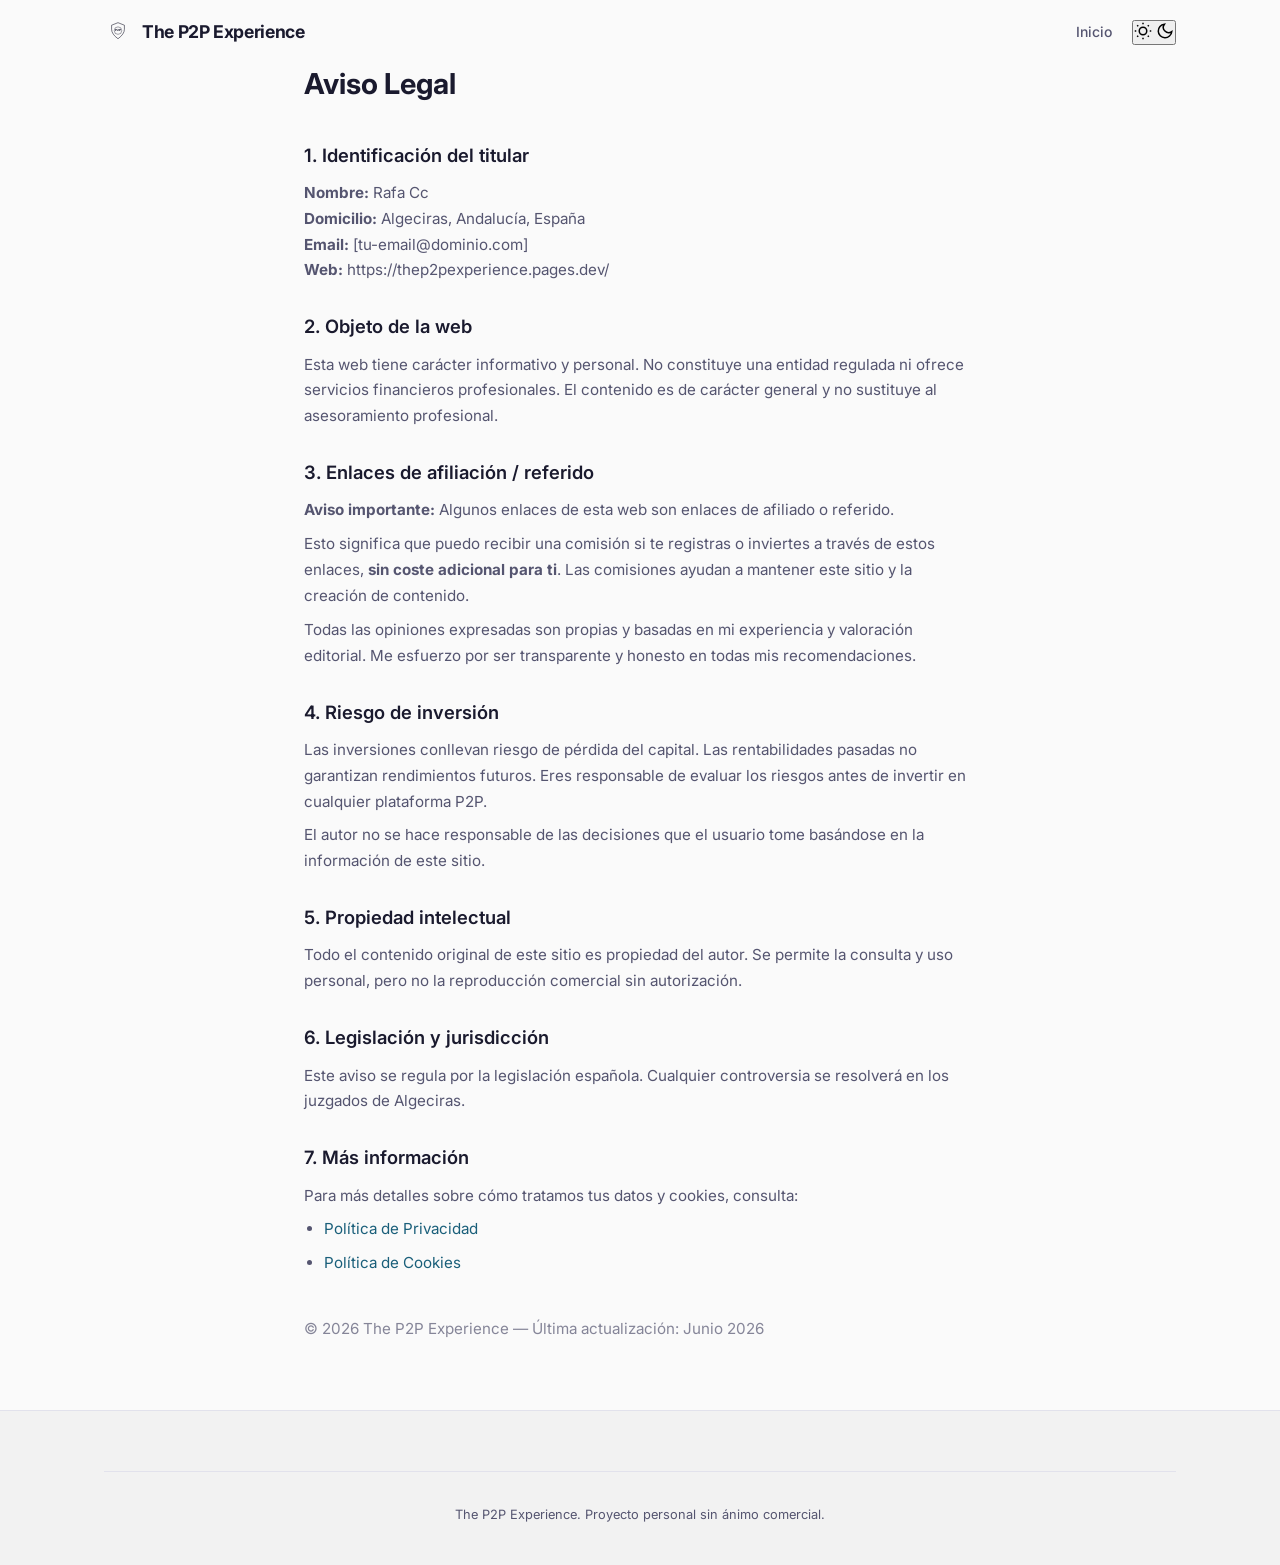
==== aviso-legal.html @ dac263c6 "v0.4.0: add legal pages (aviso legal, privacidad, cookies) with theme integration + footer links" ====
<!DOCTYPE html>
<html lang="es" data-theme="light">
<head>
<meta charset="UTF-8">
<meta name="viewport" content="width=device-width, initial-scale=1.0">
<title>Aviso Legal - The P2P Experience</title>
<meta name="description" content="Aviso Legal de The P2P Experience">
<link rel="preconnect" href="https://fonts.googleapis.com">
<link rel="preconnect" href="https://fonts.gstatic.com" crossorigin>
<link href="https://fonts.googleapis.com/css2?family=Inter:wght@400;500;600;700;800&display=swap" rel="stylesheet">
<link rel="stylesheet" href="css/style.css">
<link rel="icon" type="image/svg+xml" href="data:image/svg+xml,%3Csvg xmlns='http://www.w3.org/2000/svg' viewBox='0 0 240 240'%3E%3Cpath d='M120 40 L175 62 L175 96 Q175 138 120 178 Q65 138 65 96 L65 62 Z' fill='none' stroke='%233b82f6' stroke-width='6' stroke-linejoin='round'/%3E%3Ccircle cx='120' cy='108' r='33' fill='none' stroke='%23f59e0b' stroke-width='4'/%3E%3Ctext x='120' y='116' text-anchor='middle' font-family='system-ui,sans-serif' font-weight='800' font-size='28' fill='%23f8fafc'%3EP2P%3C/text%3E%3C/svg%3E">
<script>
(function(){var t=localStorage.getItem("theme");if(t){document.documentElement.setAttribute("data-theme",t)}else if(window.matchMedia("(prefers-color-scheme: dark)").matches){document.documentElement.setAttribute("data-theme","dark")}})();
</script>
</head>
<body>

<header class="site-header">
  <div class="container header-inner">
    <a href="/" class="site-logo">
      <svg class="logo-icon" width="28" height="28" viewBox="0 0 240 240" xmlns="http://www.w3.org/2000/svg">
        <path d="M120 40 L175 62 L175 96 Q175 138 120 178 Q65 138 65 96 L65 62 Z" fill="none" stroke="currentColor" stroke-width="5" stroke-linejoin="round"/>
        <circle cx="120" cy="108" r="32" fill="none" stroke="currentColor" stroke-width="3.5"/>
        <text x="120" y="115" text-anchor="middle" font-family="system-ui, sans-serif" font-weight="800" font-size="24" fill="currentColor">P2P</text>
      </svg>
      <span class="logo-text">The P2P Experience</span>
    </a>
    <nav class="nav-menu">
      <a href="/">Inicio</a>
      <button class="theme-toggle" id="theme-toggle" aria-label="Cambiar tema">
        <svg class="theme-icon-light" width="18" height="18" viewBox="0 0 24 24" fill="none" stroke="currentColor" stroke-width="2"><circle cx="12" cy="12" r="5"/><path d="M12 1v2M12 21v2M4.22 4.22l1.42 1.42M18.36 18.36l1.42 1.42M1 12h2M21 12h2M4.22 19.78l1.42-1.42M18.36 5.64l1.42-1.42"/></svg>
        <svg class="theme-icon-dark" width="18" height="18" viewBox="0 0 24 24" fill="none" stroke="currentColor" stroke-width="2"><path d="M21 12.79A9 9 0 1 1 11.21 3 7 7 0 0 0 21 12.79z"/></svg>
      </button>
    </nav>
  </div>
</header>

<main>
  <section class="section">
    <div class="container legal-content">
      <h1>Aviso Legal</h1>

      <h2>1. Identificaci&oacute;n del titular</h2>
      <p>
        <strong>Nombre:</strong> Rafa Cc<br>
        <strong>Domicilio:</strong> Algeciras, Andaluc&iacute;a, Espa&ntilde;a<br>
        <strong>Email:</strong> [tu-email@dominio.com]<br>
        <strong>Web:</strong> https://thep2pexperience.pages.dev/
      </p>

      <h2>2. Objeto de la web</h2>
      <p>
        Esta web tiene car&aacute;cter informativo y personal. No constituye una entidad
        regulada ni ofrece servicios financieros profesionales. El contenido es
        de car&aacute;cter general y no sustituye al asesoramiento profesional.
      </p>

      <h2>3. Enlaces de afiliaci&oacute;n / referido</h2>
      <p>
        <strong>Aviso importante:</strong> Algunos enlaces de esta web son enlaces de
        afiliado o referido.
      </p>
      <p>
        Esto significa que puedo recibir una comisi&oacute;n si te registras o inviertes
        a trav&eacute;s de estos enlaces, <strong>sin coste adicional para ti</strong>.
        Las comisiones ayudan a mantener este sitio y la creaci&oacute;n de contenido.
      </p>
      <p>
        Todas las opiniones expresadas son propias y basadas en mi experiencia y
        valoraci&oacute;n editorial. Me esfuerzo por ser transparente y honesto en
        todas mis recomendaciones.
      </p>

      <h2>4. Riesgo de inversi&oacute;n</h2>
      <p>
        Las inversiones conllevan riesgo de p&eacute;rdida del capital. Las rentabilidades
        pasadas no garantizan rendimientos futuros. Eres responsable de evaluar
        los riesgos antes de invertir en cualquier plataforma P2P.
      </p>
      <p>
        El autor no se hace responsable de las decisiones que el usuario tome
        bas&aacute;ndose en la informaci&oacute;n de este sitio.
      </p>

      <h2>5. Propiedad intelectual</h2>
      <p>
        Todo el contenido original de este sitio es propiedad del autor. Se permite
        la consulta y uso personal, pero no la reproducci&oacute;n comercial sin autorizaci&oacute;n.
      </p>

      <h2>6. Legislaci&oacute;n y jurisdicci&oacute;n</h2>
      <p>
        Este aviso se regula por la legislaci&oacute;n espa&ntilde;ola. Cualquier controversia se
        resolver&aacute; en los juzgados de Algeciras.
      </p>

      <h2>7. M&aacute;s informaci&oacute;n</h2>
      <p>
        Para m&aacute;s detalles sobre c&oacute;mo tratamos tus datos y cookies, consulta:
      </p>
      <ul>
        <li><a href="/politica-privacidad.html">Pol&iacute;tica de Privacidad</a></li>
        <li><a href="/politica-cookies.html">Pol&iacute;tica de Cookies</a></li>
      </ul>

      <p class="legal-update">
        &copy; 2026 The P2P Experience &mdash; &Uacute;ltima actualizaci&oacute;n: Junio 2026
      </p>
    </div>
  </section>
</main>

<footer class="site-footer">
  <div class="container">
    <div class="footer-bottom">
      The P2P Experience. Proyecto personal sin &aacute;nimo comercial.
    </div>
  </div>
</footer>

<script>
(function(){var b=document.getElementById("theme-toggle");if(b){b.addEventListener("click",function(){var d=document.documentElement;var t=d.getAttribute("data-theme")==="dark"?"light":"dark";d.setAttribute("data-theme",t);localStorage.setItem("theme",t)})}})();
</script>

</body>
</html>
---- css/style.css ----
/* ─── Reset & base ───────────────────────────────────────────── */
*,
*::before,
*::after {
  box-sizing: border-box;
  margin: 0;
  padding: 0;
}

:root {
  --font-sans: "Inter", system-ui, -apple-system, sans-serif;
  --font-mono: "JetBrains Mono", "Fira Code", monospace;

  /* Light theme */
  --color-bg: #fafafa;
  --color-bg-alt: #f2f2f2;
  --color-bg-card: #ffffff;
  --color-text: #1a1a2e;
  --color-text-secondary: #555570;
  --color-border: #e2e2ec;
  --color-accent: #1a5f7a;
  --color-accent-hover: #134b61;
  --color-positive: #15803d;
  --color-negative: #b91c1c;
  --color-hero-bg: #f0f4f6;
  --color-code-bg: #f4f4f6;
  --shadow-sm: 0 1px 3px rgba(0, 0, 0, 0.06);
  --shadow-md: 0 4px 12px rgba(0, 0, 0, 0.07);
  --shadow-lg: 0 8px 30px rgba(0, 0, 0, 0.08);
  --radius-sm: 6px;
  --radius-md: 10px;
  --radius-lg: 16px;
  --header-height: 64px;
}

[data-theme="dark"] {
  --color-bg: #12121a;
  --color-bg-alt: #1a1a26;
  --color-bg-card: #1e1e2e;
  --color-text: #e4e4ed;
  --color-text-secondary: #9292aa;
  --color-border: #2a2a3e;
  --color-accent: #3b8eb0;
  --color-accent-hover: #4da6cc;
  --color-positive: #4ade80;
  --color-negative: #f87171;
  --color-hero-bg: #161622;
  --color-code-bg: #1e1e2e;
  --shadow-sm: 0 1px 3px rgba(0, 0, 0, 0.3);
  --shadow-md: 0 4px 12px rgba(0, 0, 0, 0.4);
  --shadow-lg: 0 8px 30px rgba(0, 0, 0, 0.5);
}

html {
  scroll-behavior: smooth;
  -webkit-text-size-adjust: 100%;
}

body {
  font-family: var(--font-sans);
  font-size: 16px;
  line-height: 1.65;
  color: var(--color-text);
  background: var(--color-bg);
  -webkit-font-smoothing: antialiased;
  -moz-osx-font-smoothing: grayscale;
}

img {
  max-width: 100%;
  height: auto;
}

a {
  color: var(--color-accent);
  text-decoration: none;
  transition: color 0.2s;
}
a:hover {
  color: var(--color-accent-hover);
}

::selection {
  background: var(--color-accent);
  color: #fff;
}

/* ─── Utilities ──────────────────────────────────────────────── */
.container {
  width: 100%;
  max-width: 1120px;
  margin: 0 auto;
  padding: 0 24px;
}

.section {
  padding: 60px 0;
}

.section-alt {
  background: var(--color-bg-alt);
}

.section-title {
  font-size: 2rem;
  font-weight: 700;
  letter-spacing: -0.02em;
  margin-bottom: 12px;
  line-height: 1.2;
}

.section-subtitle {
  font-size: 1.1rem;
  color: var(--color-text-secondary);
  max-width: 680px;
  margin-bottom: 48px;
  line-height: 1.6;
}

.section-subtitle--small {
  font-size: 0.9rem;
  margin-top: -40px;
}

.text-center {
  text-align: center;
}
.text-center .section-subtitle {
  margin-left: auto;
  margin-right: auto;
}

/* ─── Header ─────────────────────────────────────────────────── */
.site-header {
  position: fixed;
  top: 0;
  left: 0;
  right: 0;
  z-index: 100;
  height: var(--header-height);
  background: var(--color-bg);
  border-bottom: 1px solid transparent;
  transition: background 0.3s, border-color 0.3s, box-shadow 0.3s;
}

.site-header.scrolled {
  background: var(--color-bg);
  border-bottom-color: var(--color-border);
  box-shadow: var(--shadow-sm);
}

.header-inner {
  display: flex;
  align-items: center;
  height: var(--header-height);
  gap: 24px;
}

.site-logo {
  display: flex;
  align-items: center;
  gap: 10px;
  color: var(--color-text);
  white-space: nowrap;
  text-decoration: none;
}
.site-logo:hover {
  color: var(--color-accent);
}

.logo-icon {
  flex-shrink: 0;
}

.logo-text {
  font-size: 1.1rem;
  font-weight: 700;
  letter-spacing: -0.02em;
}

.nav-menu {
  display: flex;
  align-items: center;
  gap: 8px;
  flex: 1;
  justify-content: flex-end;
}

.nav-menu a {
  font-size: 0.875rem;
  font-weight: 500;
  color: var(--color-text-secondary);
  padding: 6px 12px;
  border-radius: var(--radius-sm);
  transition: color 0.2s, background 0.2s;
  white-space: nowrap;
}
.nav-menu a:hover {
  color: var(--color-text);
  background: var(--color-bg-alt);
}

.lang-switcher {
  display: flex;
  gap: 2px;
  margin-left: 8px;
  padding-left: 16px;
  border-left: 1px solid var(--color-border);
}

.lang-btn {
  font-size: 0.75rem;
  font-weight: 600;
  padding: 4px 8px;
  border-radius: var(--radius-sm);
  border: none;
  background: transparent;
  color: var(--color-text-secondary);
  cursor: pointer;
  transition: all 0.2s;
  font-family: var(--font-sans);
  text-transform: uppercase;
  letter-spacing: 0.04em;
}
.lang-btn.active {
  background: var(--color-accent);
  color: #fff;
}
.lang-btn:hover:not(.active) {
  color: var(--color-text);
}

.theme-toggle-wrapper {
  display: flex;
  align-items: center;
  margin-left: 4px;
}

.theme-switch {
  position: relative;
  width: 40px;
  height: 22px;
  flex-shrink: 0;
}
.theme-switch input {
  opacity: 0;
  width: 0;
  height: 0;
}
.theme-slider {
  position: absolute;
  inset: 0;
  background: var(--color-border);
  border-radius: 11px;
  cursor: pointer;
  transition: background 0.3s;
}
.theme-slider::before {
  content: "";
  position: absolute;
  top: 3px;
  left: 3px;
  width: 16px;
  height: 16px;
  background: var(--color-bg-card);
  border-radius: 50%;
  transition: transform 0.3s;
}
.theme-switch input:checked + .theme-slider {
  background: var(--color-accent);
}
.theme-switch input:checked + .theme-slider::before {
  transform: translateX(18px);
}
.theme-label {
  font-size: 0.75rem;
  color: var(--color-text-secondary);
  margin-left: 6px;
  white-space: nowrap;
  min-width: 70px;
}

/* Hamburger */
.hamburger {
  display: none;
  flex-direction: column;
  gap: 5px;
  background: none;
  border: none;
  cursor: pointer;
  padding: 4px;
  margin-left: auto;
}
.hamburger span {
  display: block;
  width: 22px;
  height: 2px;
  background: var(--color-text);
  border-radius: 2px;
  transition: transform 0.3s, opacity 0.3s;
}
.hamburger[aria-expanded="true"] span:nth-child(1) {
  transform: translateY(7px) rotate(45deg);
}
.hamburger[aria-expanded="true"] span:nth-child(2) {
  opacity: 0;
}
.hamburger[aria-expanded="true"] span:nth-child(3) {
  transform: translateY(-7px) rotate(-45deg);
}

/* ─── Hero ────────────────────────────────────────────────────── */
.hero {
  min-height: 85vh;
  display: flex;
  align-items: center;
  padding: 120px 0 80px;
  background: var(--color-hero-bg);
  position: relative;
  overflow: hidden;
}

.hero-content {
  max-width: 720px;
  position: relative;
  z-index: 1;
}

.hero-title-row {
  display: flex;
  align-items: center;
  gap: 16px;
  margin-bottom: 16px;
}

.hero-logo {
  flex-shrink: 0;
  color: var(--color-accent);
}

.hero-title {
  font-size: 3.2rem;
  font-weight: 800;
  letter-spacing: -0.03em;
  line-height: 1.1;
}

.hero-subtitle {
  font-size: 1.25rem;
  color: var(--color-text-secondary);
  line-height: 1.6;
  margin-bottom: 20px;
  max-width: 600px;
}

.hero-intro {
  font-size: 1rem;
  color: var(--color-text-secondary);
  line-height: 1.7;
  margin-bottom: 36px;
  max-width: 560px;
}

.hero-actions {
  display: flex;
  gap: 12px;
  flex-wrap: wrap;
}

.btn {
  display: inline-flex;
  align-items: center;
  gap: 8px;
  padding: 12px 28px;
  font-size: 0.925rem;
  font-weight: 600;
  font-family: var(--font-sans);
  border-radius: var(--radius-sm);
  border: none;
  cursor: pointer;
  transition: all 0.2s;
  text-decoration: none;
  line-height: 1;
}

.btn-primary {
  background: var(--color-accent);
  color: #fff;
}
.btn-primary:hover {
  background: var(--color-accent-hover);
  color: #fff;
}

.btn-outline {
  background: transparent;
  color: var(--color-text);
  border: 1.5px solid var(--color-border);
}
.btn-outline:hover {
  border-color: var(--color-accent);
  color: var(--color-accent);
}

.table-btn-row .btn {
  font-size: 0.8rem;
  padding: 6px 14px;
}

.table-btn-row {
  display: flex;
  justify-content: center;
  gap: 8px;
  margin-top: 4px;
  margin-bottom: 32px;
}
.about-grid {
  display: grid;
  grid-template-columns: 1fr 1fr;
  gap: 40px;
}

.about-block {
  margin-bottom: 0;
}

.about-block h3 {
  font-size: 1.125rem;
  font-weight: 600;
  margin-bottom: 12px;
}

.about-block p {
  font-size: 0.95rem;
  color: var(--color-text-secondary);
  line-height: 1.7;
}

.about-block ul {
  list-style: none;
  padding: 0;
}

.about-block ul li {
  position: relative;
  padding-left: 20px;
  margin-bottom: 8px;
  font-size: 0.925rem;
  color: var(--color-text-secondary);
  line-height: 1.6;
}

.about-block ul li::before {
  content: "·";
  position: absolute;
  left: 4px;
  color: var(--color-accent);
  font-weight: 700;
}

/* ─── Timeline ────────────────────────────────────────────────── */
.timeline {
  position: relative;
  padding-left: 32px;
  max-width: 640px;
}

.timeline::before {
  content: "";
  position: absolute;
  left: 8px;
  top: 0;
  bottom: 0;
  width: 2px;
  background: var(--color-border);
}

.timeline-item {
  position: relative;
  padding-bottom: 36px;
}

.timeline-item:last-child {
  padding-bottom: 0;
}

.timeline-item::before {
  content: "";
  position: absolute;
  left: -24px;
  top: 6px;
  width: 10px;
  height: 10px;
  border-radius: 50%;
  background: var(--color-accent);
  border: 2px solid var(--color-bg);
}

.timeline-year {
  font-size: 0.8rem;
  font-weight: 700;
  text-transform: uppercase;
  letter-spacing: 0.08em;
  color: var(--color-accent);
  margin-bottom: 4px;
}

.timeline-text {
  font-size: 0.95rem;
  color: var(--color-text-secondary);
  line-height: 1.6;
}

/* ─── Regulation ──────────────────────────────────────────────── */
.regulation-intro {
  font-size: 0.95rem;
  color: var(--color-text-secondary);
  font-style: italic;
  margin-bottom: 32px;
  padding: 16px 20px;
  background: var(--color-bg-alt);
  border-radius: var(--radius-sm);
  border-left: 3px solid var(--color-accent);
}

.regulation-grid {
  display: grid;
  grid-template-columns: 1fr 1fr;
  gap: 32px;
  margin-bottom: 48px;
}

.regulation-block {
  background: var(--color-bg-card);
  padding: 28px;
  border-radius: var(--radius-md);
  border: 1px solid var(--color-border);
}

.regulation-block h3 {
  font-size: 1.05rem;
  font-weight: 600;
  margin-bottom: 10px;
}

.regulation-block p {
  font-size: 0.925rem;
  color: var(--color-text-secondary);
  line-height: 1.65;
}

.risk-list {
  display: grid;
  grid-template-columns: 1fr 1fr;
  gap: 20px;
  margin-bottom: 40px;
}

.risk-item {
  background: var(--color-bg-card);
  padding: 24px;
  border-radius: var(--radius-md);
  border: 1px solid var(--color-border);
}

.risk-item h4 {
  font-size: 0.95rem;
  font-weight: 600;
  margin-bottom: 6px;
}

.risk-item p {
  font-size: 0.875rem;
  color: var(--color-text-secondary);
  line-height: 1.6;
}

.disclaimer-box {
  padding: 20px 24px;
  background: var(--color-bg-alt);
  border-radius: var(--radius-md);
  border: 1px solid var(--color-border);
  font-size: 0.875rem;
  color: var(--color-text-secondary);
  line-height: 1.6;
}

/* ─── Platforms ───────────────────────────────────────────────── */
.platform-intro {
  font-size: 0.95rem;
  color: var(--color-text-secondary);
  line-height: 1.7;
  margin-bottom: 32px;
}

.platform-tabs {
  margin-bottom: 32px;
}

.tab-btn {
  padding: 8px 20px;
  font-size: 0.875rem;
  font-weight: 500;
  font-family: var(--font-sans);
  border: 1px solid var(--color-border);
  background: transparent;
  color: var(--color-text-secondary);
  border-radius: var(--radius-sm);
  cursor: pointer;
  transition: all 0.2s;
  margin-right: 6px;
  margin-bottom: 6px;
}

.tab-btn.active {
  background: var(--color-accent);
  border-color: var(--color-accent);
  color: #fff;
}

.tab-btn:hover:not(.active) {
  border-color: var(--color-accent);
  color: var(--color-text);
}

.platforms-grid {
  display: flex;
  flex-direction: column;
  gap: 16px;
}

/* Platform card - horizontal accordion style */
.platform-card {
  background: var(--color-bg-card);
  border: 1px solid var(--color-border);
  border-radius: var(--radius-md);
  overflow: hidden;
  transition: box-shadow 0.3s;
}

.platform-card:hover {
  box-shadow: var(--shadow-md);
}

.platform-header {
  display: flex;
  align-items: center;
  gap: 16px;
  padding: 20px 24px;
  cursor: pointer;
  user-select: none;
  transition: background 0.2s;
}

.platform-header:hover {
  background: var(--color-bg-alt);
}

.platform-name {
  font-size: 1.125rem;
  font-weight: 600;
  flex: 1;
}

.platform-badge {
  font-size: 0.65rem;
  font-weight: 700;
  padding: 2px 10px;
  border-radius: 99px;
  text-transform: uppercase;
  letter-spacing: 0.04em;
  line-height: 1.4;
}

.badge-regulated {
  background: var(--color-accent);
  color: #fff;
}
[data-theme="dark"] .badge-regulated {
  background: var(--color-accent);
  color: #fff;
}

.badge-unregulated {
  background: var(--color-bg-alt);
  color: var(--color-text-secondary);
  border: 1px solid var(--color-text-secondary);
}
[data-theme="dark"] .badge-unregulated {
  background: var(--color-bg-alt);
  color: var(--color-text-secondary);
  border-color: var(--color-text-secondary);
}

.platform-logo {
  width: 28px;
  height: 28px;
  border-radius: 6px;
  flex-shrink: 0;
  object-fit: contain;
  background: var(--color-bg-card);
  border: 1px solid var(--color-border);
}

.platform-toggle {
  font-size: 0.875rem;
  color: var(--color-accent);
  font-weight: 500;
  white-space: nowrap;
  background: none;
  border: none;
  cursor: pointer;
  font-family: var(--font-sans);
}

.header-referral-link {
  font-size: 0.8rem;
  font-weight: 600;
  color: var(--color-accent);
  white-space: nowrap;
  text-decoration: none;
  padding: 4px 10px;
  border: 1.5px solid var(--color-accent);
  border-radius: var(--radius-sm);
  transition: background 0.2s, color 0.2s;
}
.header-referral-link:hover {
  background: var(--color-accent);
  color: #fff;
}

.ref-asterisk-wrap {
  vertical-align: super;
  font-size: 0.75em;
  margin-left: -3px;
}
.ref-asterisk {
  color: var(--color-accent);
  text-decoration: none;
  font-weight: bold;
}
.ref-asterisk:hover {
  text-decoration: underline;
}

[data-referral-benefit] {
  font-size: 0.95rem;
  line-height: 1.6;
  color: var(--color-text);
  font-weight: 500;
  margin-bottom: 12px;
  padding: 10px 14px;
  background: var(--color-bg-card);
  border-radius: var(--radius-sm);
  border-left: 3px solid var(--color-accent);
}

.regulation-note {
  margin: 16px 0 24px;
  padding: 14px 18px;
  background: var(--color-bg-alt);
  border-radius: var(--radius-sm);
  font-size: 0.85rem;
  line-height: 1.6;
  color: var(--color-text-secondary);
}
.regulation-note p {
  margin-bottom: 6px;
}
.regulation-link {
  font-size: 0.8rem;
  font-weight: 500;
  color: var(--color-accent);
  text-decoration: underline;
  text-underline-offset: 2px;
}

.referral-actions {
  display: flex;
  gap: 10px;
  flex-wrap: wrap;
  align-items: center;
}

.btn-referral {
  display: inline-flex;
  align-items: center;
  gap: 6px;
  padding: 8px 18px;
  font-size: 0.85rem;
  font-weight: 600;
  font-family: var(--font-sans);
  background: var(--color-accent);
  color: #fff;
  border: none;
  border-radius: var(--radius-sm);
  cursor: pointer;
  transition: background 0.2s;
  text-decoration: none;
  white-space: nowrap;
}
.btn-referral:hover {
  background: var(--color-accent-hover);
  color: #fff;
}

.btn-referral-terms {
  font-size: 0.75rem;
  color: var(--color-text-secondary);
  text-decoration: underline;
  text-underline-offset: 2px;
  white-space: nowrap;
}
.btn-referral-terms:hover {
  color: var(--color-accent);
}

.platform-content {
  max-height: 0;
  overflow: hidden;
  transition: max-height 0.4s ease;
}

.platform-body {
  padding: 0 24px 24px;
  border-top: 1px solid var(--color-border);
}

.platform-section {
  padding-top: 20px;
}

.platform-section h4 {
  font-size: 0.85rem;
  font-weight: 700;
  text-transform: uppercase;
  letter-spacing: 0.06em;
  color: var(--color-text-secondary);
  margin-bottom: 8px;
}

.platform-section p {
  font-size: 0.925rem;
  color: var(--color-text-secondary);
  line-height: 1.7;
}

.platform-section ul {
  list-style: none;
  padding: 0;
}

.platform-section ul li {
  position: relative;
  padding-left: 18px;
  margin-bottom: 6px;
  font-size: 0.9rem;
  color: var(--color-text-secondary);
  line-height: 1.6;
}

.platform-section ul li::before {
  content: "—";
  position: absolute;
  left: 0;
  color: var(--color-accent);
}

.experience-box {
  margin-top: 16px;
  padding: 16px 20px;
  background: var(--color-bg-alt);
  border-radius: var(--radius-sm);
  border-left: 3px solid var(--color-accent);
}

.experience-box h4 {
  font-size: 0.8rem;
  font-weight: 700;
  text-transform: uppercase;
  letter-spacing: 0.06em;
  color: var(--color-accent);
  margin-bottom: 8px;
}

.experience-box p {
  font-size: 0.9rem;
  color: var(--color-text-secondary);
  line-height: 1.7;
  font-style: italic;
}

.platform-links {
  margin-top: 16px;
  display: flex;
  gap: 12px;
  flex-wrap: wrap;
}

.platform-links a {
  font-size: 0.875rem;
  font-weight: 500;
}

.referral-note {
  margin-top: 40px;
  padding: 16px 20px;
  font-size: 0.8rem;
  color: var(--color-text-secondary);
  background: var(--color-bg-alt);
  border-radius: var(--radius-sm);
  line-height: 1.6;
}

.ref-mark {
  font-size: 0.7rem;
  color: var(--color-accent);
  text-decoration: none;
  vertical-align: super;
  line-height: 0;
}

/* ─── Revolut logos ──────────────────────────────────────────── */
.revolut-logos {
  display: flex;
  gap: 24px;
  margin-bottom: 20px;
  align-items: center;
}

.revolut-logo-item {
  display: flex;
  align-items: center;
  gap: 8px;
  font-size: 1rem;
  font-weight: 600;
}

.revolut-logo-item img {
  border-radius: 6px;
}

.revolut-logo-item--metal {
  color: var(--color-accent);
}

/* ─── Revolut ─────────────────────────────────────────────────── */
.revolut-reasons {
  display: grid;
  grid-template-columns: 1fr 1fr;
  gap: 20px;
  margin-bottom: 28px;
}

.revolut-reason {
  background: var(--color-bg-card);
  padding: 20px 24px;
  border-radius: var(--radius-md);
  border: 1px solid var(--color-border);
}

.revolut-reason strong {
  font-weight: 700;
  color: var(--color-accent);
  margin-right: 4px;
}

.revolut-reason p {
  font-size: 0.95rem;
  color: var(--color-text-secondary);
  line-height: 1.6;
}

.revolut-note {
  font-size: 0.85rem;
  color: var(--color-text-secondary);
  font-style: italic;
  margin-bottom: 20px;
  padding: 12px 16px;
  background: var(--color-bg-alt);
  border-radius: var(--radius-sm);
}

/* ─── Kraken ──────────────────────────────────────────────────── */
.kraken-logos {
  display: flex;
  gap: 24px;
  margin-bottom: 20px;
  align-items: center;
}

.kraken-logo-item {
  display: flex;
  align-items: center;
  gap: 8px;
  font-size: 1rem;
  font-weight: 600;
}

.kraken-logo-item img {
  border-radius: 6px;
}

.kraken-reasons {
  display: grid;
  grid-template-columns: 1fr 1fr;
  gap: 20px;
  margin-bottom: 28px;
}

.kraken-reason {
  background: var(--color-bg-card);
  padding: 20px 24px;
  border-radius: var(--radius-md);
  border: 1px solid var(--color-border);
}

.kraken-reason h4 {
  font-size: 0.95rem;
  font-weight: 600;
  margin-bottom: 6px;
}

.kraken-reason p {
  font-size: 0.875rem;
  color: var(--color-text-secondary);
  line-height: 1.6;
}

.kraken-note {
  font-size: 0.85rem;
  color: var(--color-text-secondary);
  font-style: italic;
  margin-bottom: 20px;
  padding: 12px 16px;
  background: var(--color-bg-alt);
  border-radius: var(--radius-sm);
}

/* ─── Performance ─────────────────────────────────────────────── */
.perf-loading {
  text-align: center;
  padding: 60px 20px;
  color: var(--color-text-secondary);
}

.perf-error {
  display: none;
  text-align: center;
  padding: 40px 20px;
  color: var(--color-negative);
  background: var(--color-bg-alt);
  border-radius: var(--radius-md);
}

.chart-wrapper {
  position: relative;
  width: 100%;
  height: 420px;
  margin-bottom: 12px;
}

.chart-wrapper canvas {
  width: 100% !important;
  height: 100% !important;
}

.chart-controls {
  display: flex;
  justify-content: flex-end;
  margin-bottom: 32px;
}

.select-range {
  font-family: var(--font-sans);
  font-size: 0.85rem;
  padding: 6px 12px;
  border: 1.5px solid var(--color-border);
  border-radius: var(--radius-sm);
  background: var(--color-bg-card);
  color: var(--color-text);
  cursor: pointer;
}

/* KPI cards */
.kpi-grid {
  display: grid;
  grid-template-columns: repeat(auto-fill, minmax(220px, 1fr));
  gap: 16px;
  margin-bottom: 40px;
}

.kpi-card {
  background: var(--color-bg-card);
  padding: 20px;
  border-radius: var(--radius-md);
  border: 1px solid var(--color-border);
}

.kpi-title {
  font-size: 0.8rem;
  font-weight: 700;
  text-transform: uppercase;
  letter-spacing: 0.06em;
  color: var(--color-text-secondary);
  margin-bottom: 4px;
}

.kpi-label {
  font-size: 0.75rem;
  font-weight: 400;
  color: var(--color-text-secondary);
  margin-left: 6px;
}

.kpi-value {
  font-size: 1.8rem;
  font-weight: 700;
  letter-spacing: -0.02em;
  line-height: 1;
  margin-bottom: 10px;
}

.kpi-value.positive {
  color: var(--color-positive);
}

.kpi-value.negative {
  color: var(--color-negative);
}

.kpi-meta {
  font-size: 0.75rem;
  color: var(--color-text-secondary);
  line-height: 1.6;
}

.kpi-meta strong {
  color: var(--color-text);
}

.kpi-sep {
  margin: 0 4px;
  opacity: 0.4;
}

/* Data table */
.table-wrapper {
  overflow-x: auto;
  margin-bottom: 32px;
}

.data-table {
  width: 100%;
  border-collapse: collapse;
  font-size: 0.85rem;
}

.data-table th {
  text-align: left;
  padding: 10px 12px;
  font-weight: 600;
  font-size: 0.8rem;
  text-transform: uppercase;
  letter-spacing: 0.04em;
  color: var(--color-text-secondary);
  border-bottom: 2px solid var(--color-border);
  white-space: nowrap;
}

.data-table td {
  padding: 8px 12px;
  border-bottom: 1px solid var(--color-border);
  color: var(--color-text-secondary);
  white-space: nowrap;
}

.data-table td.positive {
  color: var(--color-positive);
  font-weight: 500;
}

.data-table td.negative {
  color: var(--color-negative);
  font-weight: 500;
}

.data-table tr:hover td {
  background: var(--color-bg-alt);
}

/* Methodology */
.methodology-box {
  padding: 20px 24px;
  background: var(--color-bg-alt);
  border-radius: var(--radius-md);
  border: 1px solid var(--color-border);
}

.methodology-box h4 {
  font-size: 0.9rem;
  font-weight: 600;
  margin-bottom: 8px;
}

.methodology-box p {
  font-size: 0.85rem;
  color: var(--color-text-secondary);
  line-height: 1.65;
}

/* ─── FAQ ─────────────────────────────────────────────────────── */
.faq-list {
  max-width: 720px;
  margin: 0 auto;
}

.faq-item {
  border-bottom: 1px solid var(--color-border);
}

.faq-question {
  display: flex;
  align-items: center;
  justify-content: space-between;
  width: 100%;
  padding: 20px 0;
  font-size: 1rem;
  font-weight: 600;
  font-family: var(--font-sans);
  background: none;
  border: none;
  color: var(--color-text);
  cursor: pointer;
  text-align: left;
  transition: color 0.2s;
}

.faq-question:hover {
  color: var(--color-accent);
}

.faq-icon {
  font-size: 1.2rem;
  transition: transform 0.3s;
  color: var(--color-text-secondary);
  flex-shrink: 0;
  margin-left: 16px;
}

.faq-item.open .faq-icon {
  transform: rotate(45deg);
}

.faq-answer {
  max-height: 0;
  overflow: hidden;
  transition: max-height 0.3s ease;
}

.faq-answer > div {
  padding-bottom: 20px;
  font-size: 0.925rem;
  color: var(--color-text-secondary);
  line-height: 1.7;
}

/* ─── Footer ──────────────────────────────────────────────────── */
.site-footer {
  background: var(--color-bg-alt);
  padding: 60px 0 40px;
  border-top: 1px solid var(--color-border);
}

.footer-grid {
  display: grid;
  grid-template-columns: 1fr 1fr;
  gap: 40px;
  margin-bottom: 40px;
}

.footer-block p {
  font-size: 0.85rem;
  color: var(--color-text-secondary);
  line-height: 1.6;
  margin-bottom: 8px;
}

.footer-bottom {
  text-align: center;
  padding-top: 32px;
  border-top: 1px solid var(--color-border);
  font-size: 0.8rem;
  color: var(--color-text-secondary);
}

.footer-tm {
  text-align: center;
  font-size: 0.7rem;
  color: var(--color-text-secondary);
  opacity: 0.6;
  margin-top: 12px;
  max-width: 600px;
  margin-left: auto;
  margin-right: auto;
  line-height: 1.5;
}

/* ─── Legal pages ──────────────────────────────────────────────── */
.legal-content {
  max-width: 720px;
  margin: 0 auto;
}
.legal-content h1 {
  font-size: 1.8rem;
  font-weight: 700;
  margin-bottom: 32px;
  color: var(--color-text);
}
.legal-content h2 {
  font-size: 1.15rem;
  font-weight: 600;
  margin-top: 28px;
  margin-bottom: 10px;
  color: var(--color-text);
}
.legal-content p,
.legal-content li {
  font-size: 0.95rem;
  line-height: 1.7;
  color: var(--color-text-secondary);
  margin-bottom: 8px;
}
.legal-content ul {
  padding-left: 20px;
}
.legal-content ol {
  padding-left: 20px;
}
.legal-content a {
  color: var(--color-accent);
}
.legal-content table {
  width: 100%;
  border-collapse: collapse;
  margin: 16px 0;
  font-size: 0.9rem;
}
.legal-content th,
.legal-content td {
  border: 1px solid var(--color-border);
  padding: 10px 12px;
  text-align: left;
  vertical-align: top;
}
.legal-content th {
  background: var(--color-bg-alt);
  font-weight: 600;
  color: var(--color-text);
}
.legal-content td {
  color: var(--color-text-secondary);
}
.legal-content .note-box {
  background: var(--color-bg-alt);
  padding: 12px 16px;
  border-left: 3px solid var(--color-accent);
  font-size: 0.9rem;
  color: var(--color-text-secondary);
  margin: 16px 0;
  border-radius: 0 var(--radius-sm) var(--radius-sm) 0;
}
.legal-update {
  margin-top: 40px;
  font-size: 0.85rem;
  color: var(--color-text-secondary);
  opacity: 0.7;
}

/* ─── Footer links ──────────────────────────────────────────────── */
.footer-links {
  list-style: none;
  padding: 0;
  margin: 0;
  display: flex;
  flex-wrap: wrap;
  gap: 8px 20px;
  justify-content: center;
  margin-bottom: 24px;
}
.footer-links a {
  font-size: 0.8rem;
  color: var(--color-text-secondary);
  text-decoration: none;
}
.footer-links a:hover {
  color: var(--color-accent);
  text-decoration: underline;
}

/* ─── Responsive ──────────────────────────────────────────────── */
@media (max-width: 900px) {
  .about-grid {
    grid-template-columns: 1fr;
    gap: 24px;
  }

  .regulation-grid {
    grid-template-columns: 1fr;
  }

  .risk-list {
    grid-template-columns: 1fr;
  }

  .revolut-reasons {
    grid-template-columns: 1fr;
  }

  .kraken-reasons {
    grid-template-columns: 1fr;
  }

  .footer-grid {
    grid-template-columns: 1fr;
    gap: 24px;
  }
}

@media (max-width: 768px) {
  .section {
    padding: 56px 0;
  }

  .section-title {
    font-size: 1.6rem;
  }

  .hero {
    min-height: auto;
    padding: 100px 0 60px;
  }

  .hero-title-row {
    gap: 12px;
  }

  .hero-logo {
    width: 44px;
    height: 44px;
  }

  .hero-title {
    font-size: 2.2rem;
  }

  .hero-subtitle {
    font-size: 1.05rem;
  }

  .hamburger {
    display: flex;
  }

  .nav-menu {
    position: fixed;
    top: var(--header-height);
    left: 0;
    right: 0;
    background: var(--color-bg);
    flex-direction: column;
    align-items: stretch;
    padding: 16px 24px 24px;
    gap: 4px;
    border-bottom: 1px solid var(--color-border);
    box-shadow: var(--shadow-md);
    display: none;
    z-index: 99;
  }

  .nav-menu.open {
    display: flex;
  }

  .nav-menu a {
    padding: 10px 12px;
    font-size: 0.95rem;
  }

  .lang-switcher {
    margin-left: 0;
    padding-left: 0;
    border-left: none;
    margin-top: 8px;
    padding-top: 8px;
    border-top: 1px solid var(--color-border);
  }

  .header-inner {
    gap: 12px;
  }

  .theme-label {
    display: none;
  }

  .kpi-grid {
    grid-template-columns: 1fr 1fr;
  }

  .chart-wrapper {
    height: 300px;
  }

  .platform-header {
    padding: 16px 20px;
    flex-wrap: wrap;
  }

  .platform-toggle {
    font-size: 0.8rem;
  }

  .platform-body {
    padding: 0 20px 20px;
  }

  .timeline {
    padding-left: 24px;
  }
}

@media (max-width: 480px) {
  .hero-title-row {
    gap: 10px;
  }

  .hero-logo {
    width: 36px;
    height: 36px;
  }

  .hero-title {
    font-size: 1.8rem;
  }

  .btn {
    padding: 10px 20px;
    font-size: 0.85rem;
  }

  .kpi-grid {
    grid-template-columns: 1fr;
  }
}
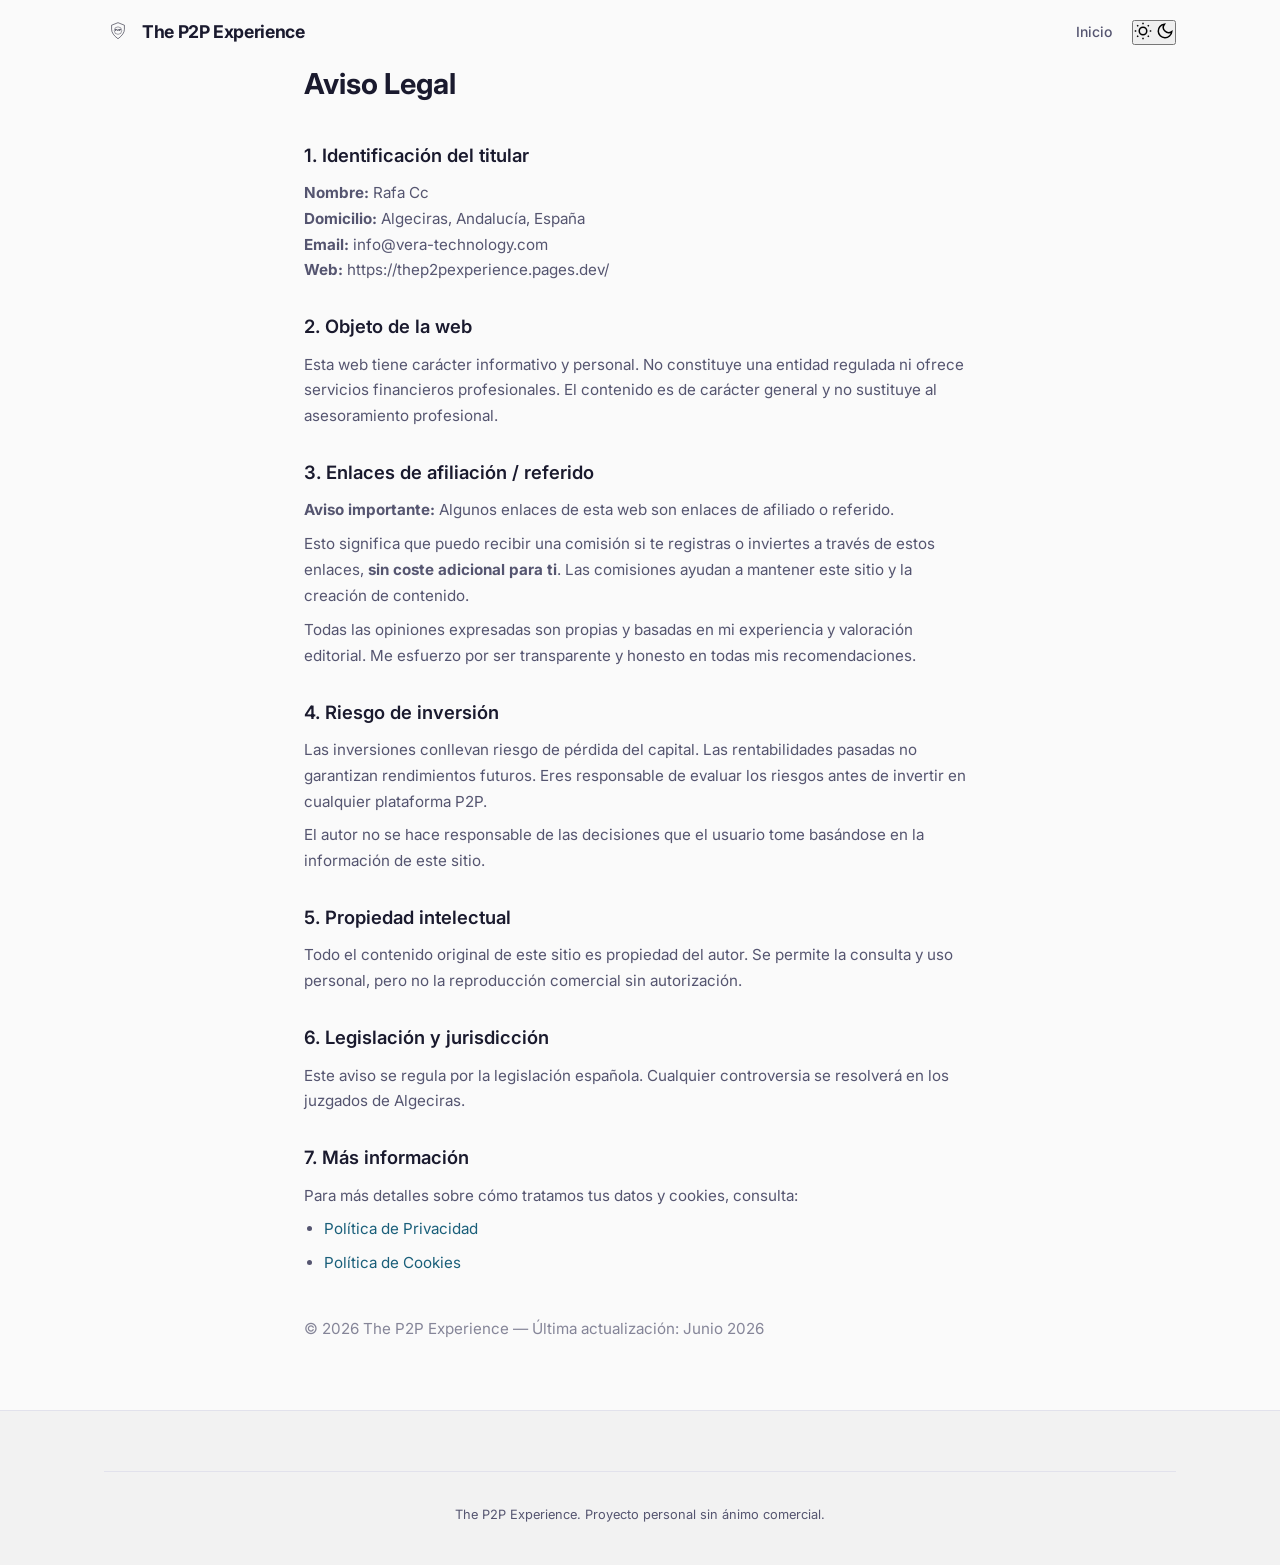
==== commit fd021cbe: "update email in legal pages" ====
--- a/aviso-legal.html
+++ b/aviso-legal.html
@@ -45,7 +45,7 @@
       <p>
         <strong>Nombre:</strong> Rafa Cc<br>
         <strong>Domicilio:</strong> Algeciras, Andaluc&iacute;a, Espa&ntilde;a<br>
-        <strong>Email:</strong> [tu-email@dominio.com]<br>
+        <strong>Email:</strong> info@vera-technology.com<br>
         <strong>Web:</strong> https://thep2pexperience.pages.dev/
       </p>
 
